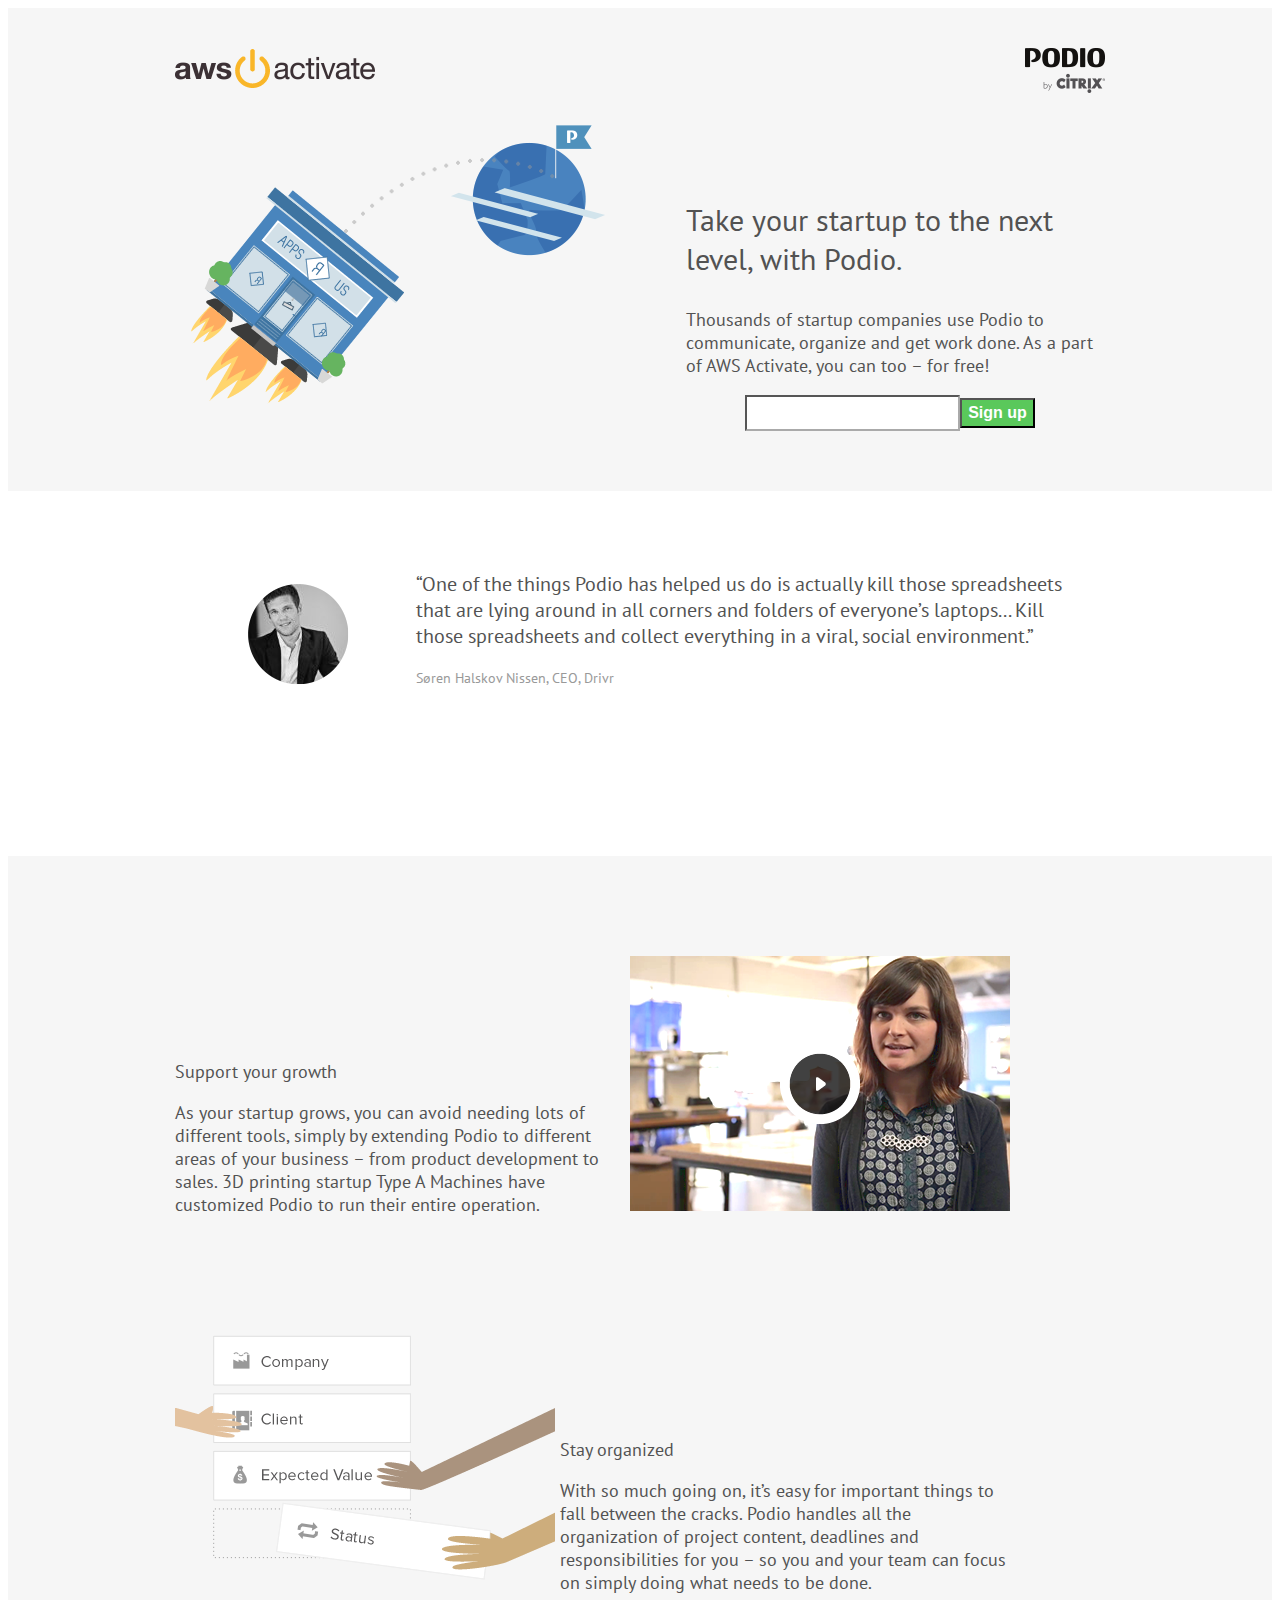
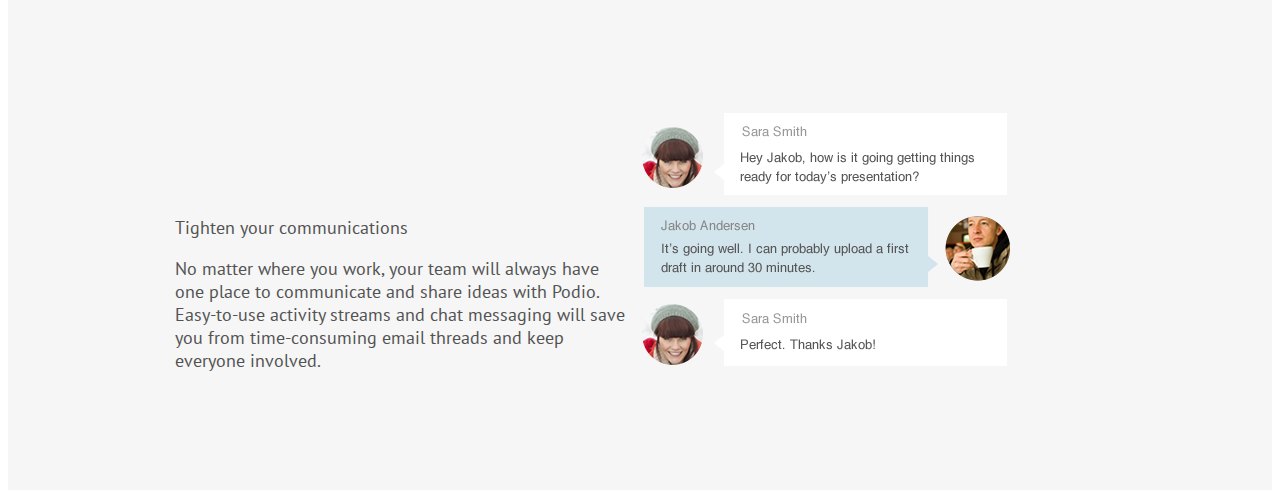
==== index.html @ 0d7dc614 "first attempt podia landing page" ====
<!DOCTYPE html>
<html>

<head lang="en">

<meta charset="UTF-8">
<meta http-equiv="X-UA-Compatible" content="IE=edge">
<meta name="viewport" content="width=device-width, initial-scale=1">
<title>Welcome to Podio</title>
<title></title>

<link href="css/index.css" rel="stylesheet"/>
<link href="css/special-fonts.css" rel="stylesheet"/>


</head>


<body>

    <div class="grey-block">
        <div class="container">
            <div id="menu-bar">
                <img id="aws-logo" src="assets/aws_logo.png" />
                <img id="podio-logo" src="assets/podio-logo.png" />
            </div>

            <div class="introduction">
                <img id="rocket-image" src="assets/image_1.png"/>

                <div id="main-message">
                    <p id="main-message-title">Take your startup to the next level, with Podio.</p>
                    <p> Thousands of startup companies use Podio to communicate, organize and get work done.
                        As a part of AWS Activate, you can too – for free!</p>
                    <input id="input-box" type="text" name=""><input id="sign-in-button" type="submit" value="Sign up">
                </div>

            </div>
        </div>
    </div>

    <div class="white-block">
        <div class="container">
            <div id="testimony-block">
                <img id="testimony-image" src="assets/image_2.png"/>
                <p id="testimony-text-block">“One of the things Podio has helped us do is actually kill
                    those spreadsheets that are lying around in all corners and folders of everyone’s laptops...
                    Kill those spreadsheets and collect everything in a viral, social environment.”</p>
                    <p id="testimony-guy"> Søren Halskov Nissen, CEO, Drivr </p>
            </div>

        </div>
    </div>

    <div class="grey-block-2">
        <div class="container">

            <div class="block-presentation">
                <div class="presentation-text-block">
                    <p>Support your growth</p>
                    <p id="text-support-growth">As your startup grows, you can avoid needing lots of
                        different tools, simply by extending Podio to different areas of your business
                        – from product development to sales. 3D printing startup Type A Machines have
                        customized Podio to run their entire operation.</p>
                </div>

                <img id="video-support-growth" src="assets/image_3.png"/>
            </div>


            <div class="block-presentation">
                <img id="img-stay-organized" src="assets/image_4.png"/>

                <div class="presentation-text-block">
                    <p>Stay organized</p>
                    <p id="text-stay-organized">With so much going on, it’s easy for important things to
                        fall between the cracks. Podio handles all the organization of project content,
                        deadlines and responsibilities for you – so you and your team can focus on simply
                        doing what needs to be done.</p>
                </div>

            </div>

            <div>
                <div class="presentation-text-block">
                    <p>Tighten your communications</p>
                    <p id="text-tight-comm">No matter where you work, your team will always have one place
                        to communicate and share ideas with Podio. Easy-to-use activity streams and chat
                        messaging will save you from time-consuming email threads and keep everyone involved.</p>
                </div>

                <img id="img-text-tight-comm" src="assets/image_5.png">
            </div>

        </div>

</body>





</html>
---- css/index.css ----
body {
  font-size: 18px;
  font-family: "PT Sans Regular";
  color: #525252; }

body p {
  text-align: left; }

.container {
  width: 930px;
  margin: 0px auto; }

.grey-block {
  background-color: #f6f6f6;
  padding-top: 40px;
  padding-bottom: 60px; }

#menu-bar {
  margin-bottom: 15px;
  height: 45px; }

#aws-logo {
  float: left; }

#podio-logo {
  float: right; }

.introduction {
  text-align: center; }

#rocket-image {
  display: inline-block;
  margin-right: 45px; }

#main-message {
  display: inline-block;
  width: 408px; }

#main-message-title {
  font-size: 30px; }

#input-box {
  font-size: 16px;
  color: #AAAAAA;
  height: 30px;
  border-color: #AAAAAA; }

#sign-in-button {
  font-size: 16px;
  font-weight: bolder;
  height: 30px;
  background-color: #5AC85B;
  color: #FFFFFF; }

.white-block {
  background-color: #FFFFFF;
  height: 245px;
  padding-top: 60px;
  padding-bottom: 60px; }

#testimony-block {
  padding: 0px 30px; }

#testimony-image {
  float: left;
  margin-left: 30px;
  margin-right: 55px; }

#testimony-text-block {
  font-size: 20px; }

#testimony-guy {
  font-size: 14px;
  color: #999999; }

.grey-block-2 {
  background-color: #f6f6f6;
  padding-top: 100px;
  padding-bottom: 100px; }

.block-presentation {
  margin-bottom: 100px; }

.grey-block-2 img {
  display: inline-block;
  width: 380px; }

.presentation-text-block {
  display: inline-block;
  width: 450px; }

/*# sourceMappingURL=index.css.map */
---- css/special-fonts.css ----
@font-face {
  font-family: "PT Sans Regular";
  src: url("../fonts/PT_Sans/PT_Sans-Web-Regular.ttf"); }

/*# sourceMappingURL=special-fonts.css.map */
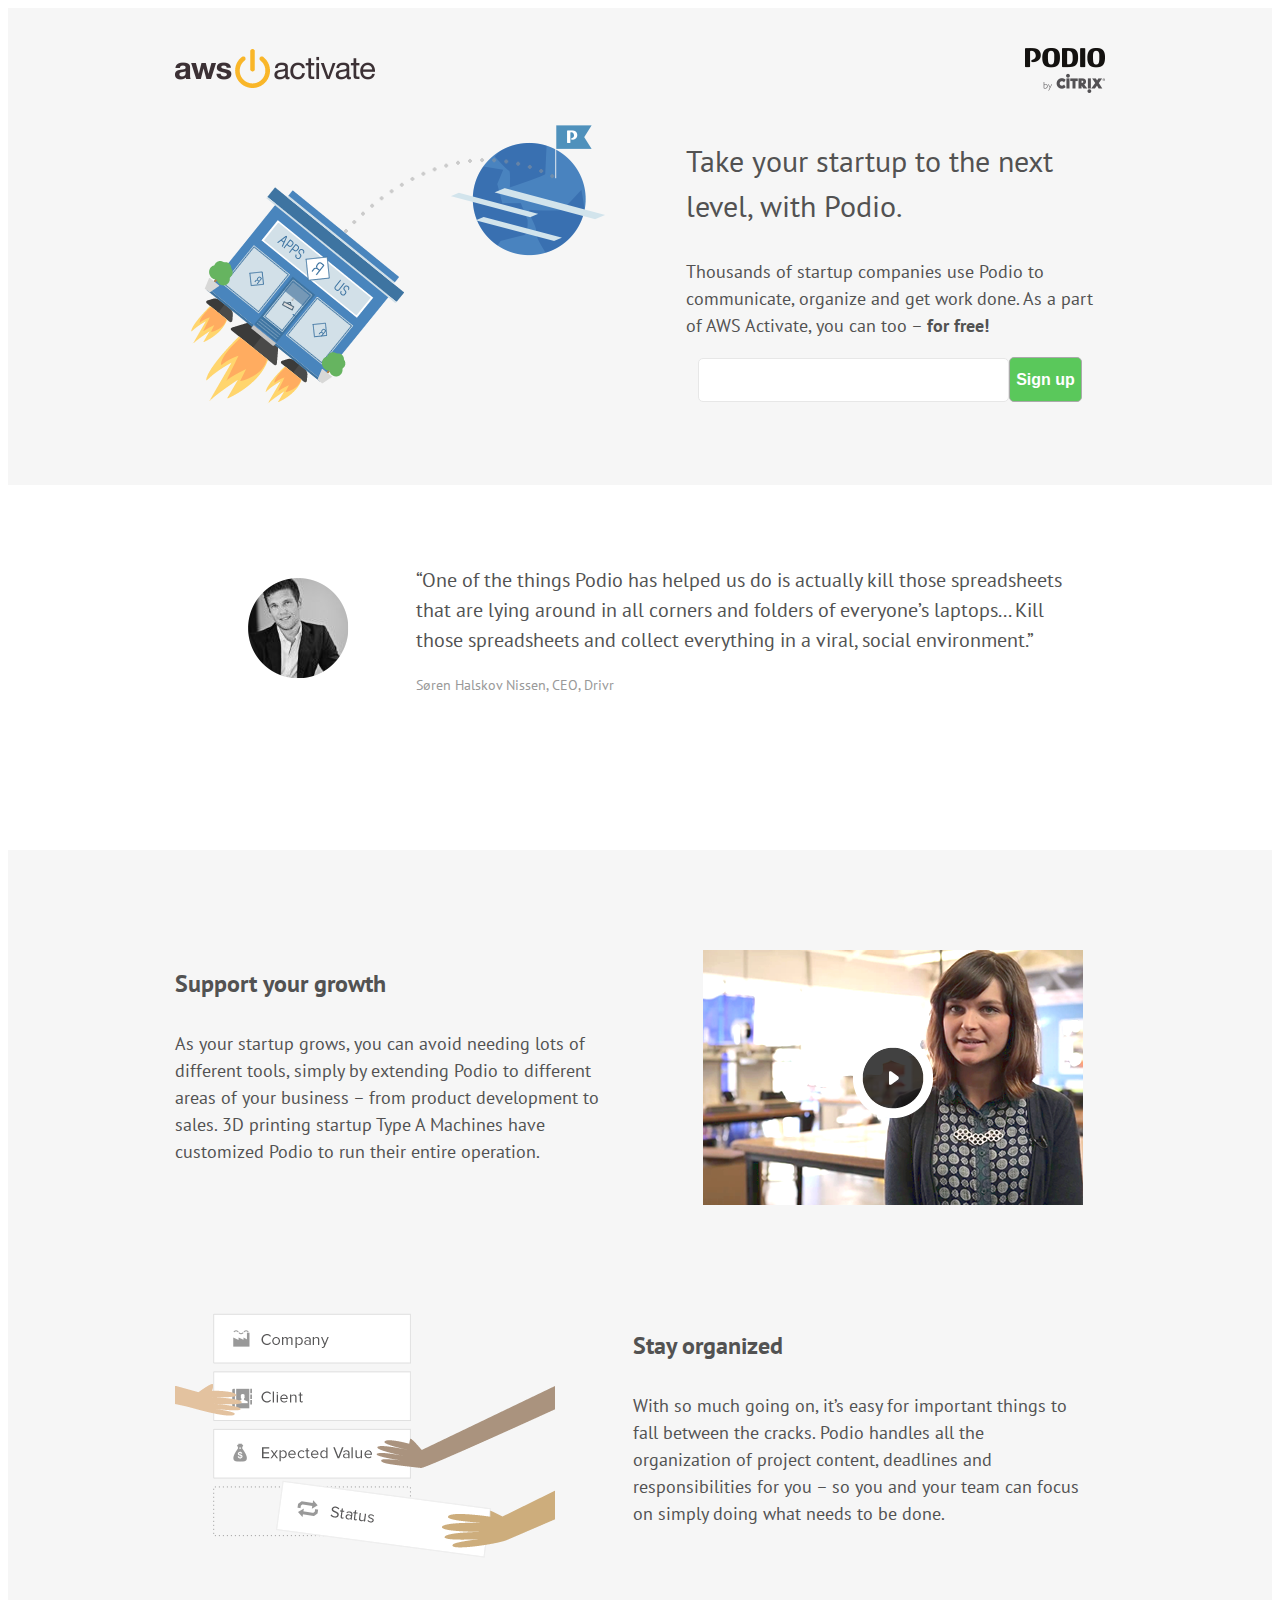
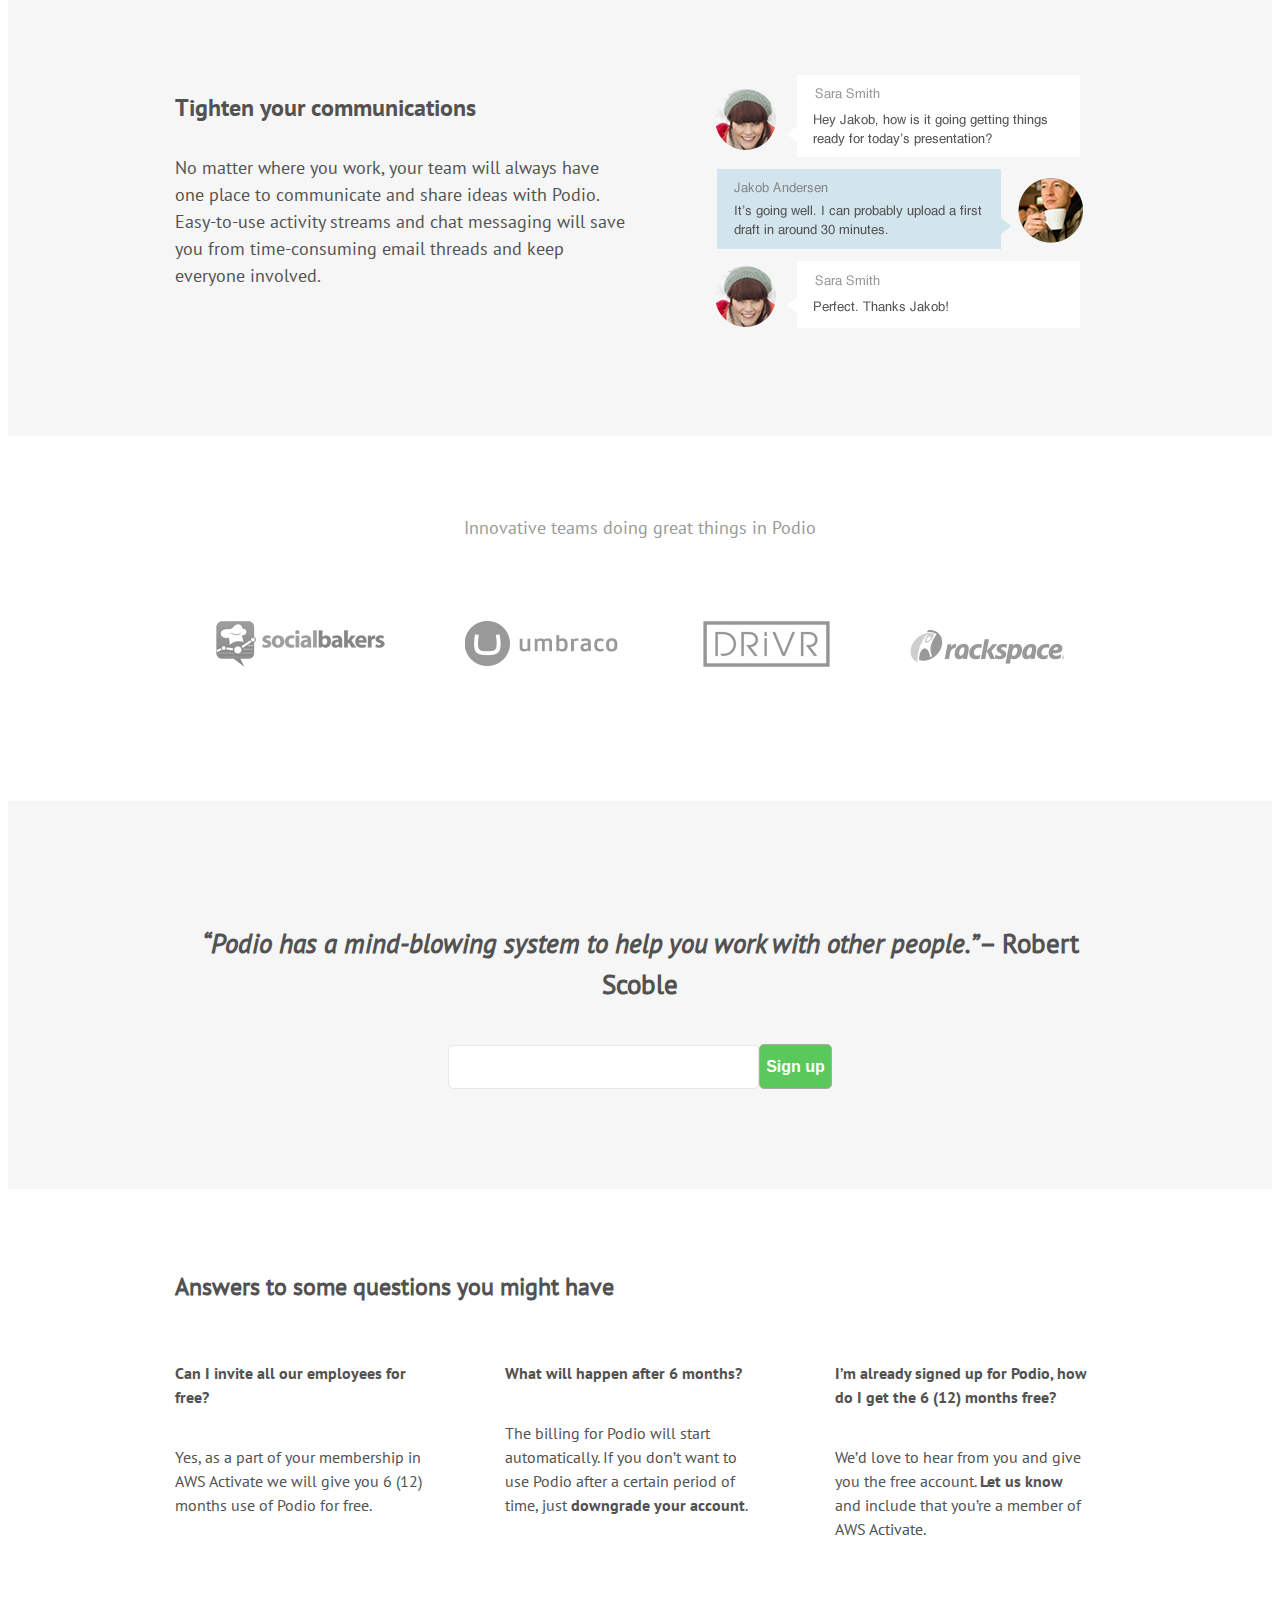
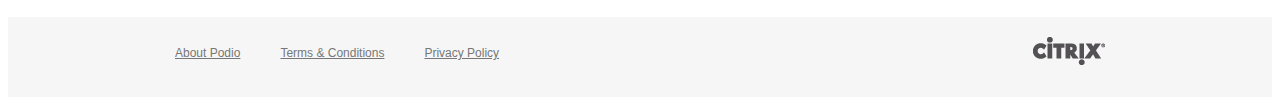
==== commit 04579673: "first completed version, refactored for reusability" ====
--- a/index.html
+++ b/index.html
@@ -18,32 +18,33 @@
 
 <body>
 
-    <div class="grey-block">
+    <div id="intro-signup-block">
         <div class="container">
+
             <div id="menu-bar">
                 <img id="aws-logo" src="assets/aws_logo.png" />
                 <img id="podio-logo" src="assets/podio-logo.png" />
             </div>
 
-            <div class="introduction">
+            <div class="image-message-block">
                 <img id="rocket-image" src="assets/image_1.png"/>
 
                 <div id="main-message">
                     <p id="main-message-title">Take your startup to the next level, with Podio.</p>
                     <p> Thousands of startup companies use Podio to communicate, organize and get work done.
-                        As a part of AWS Activate, you can too – for free!</p>
-                    <input id="input-box" type="text" name=""><input id="sign-in-button" type="submit" value="Sign up">
+                        As a part of AWS Activate, you can too – <span class="bold-text">for free!</span></p>
+                    <div class="stylish-sign-in"><input id="input-box" type="text" name=""><input id="sign-in-button" type="submit" value="Sign up"></div>
                 </div>
-
             </div>
         </div>
     </div>
 
-    <div class="white-block">
+
+    <div id="testimony-block" class="white-block-60">
         <div class="container">
-            <div id="testimony-block">
+            <div id="testimony-image-text">
                 <img id="testimony-image" src="assets/image_2.png"/>
-                <p id="testimony-text-block">“One of the things Podio has helped us do is actually kill
+                <p id="testimony-text">“One of the things Podio has helped us do is actually kill
                     those spreadsheets that are lying around in all corners and folders of everyone’s laptops...
                     Kill those spreadsheets and collect everything in a viral, social environment.”</p>
                     <p id="testimony-guy"> Søren Halskov Nissen, CEO, Drivr </p>
@@ -52,12 +53,13 @@
         </div>
     </div>
 
-    <div class="grey-block-2">
+
+    <div id="presentation-text-image-2-columns" class="grey-block-100">
         <div class="container">
 
-            <div class="block-presentation">
-                <div class="presentation-text-block">
-                    <p>Support your growth</p>
+            <div class="space-beneath">
+                <div class="presentation-text-block space-after">
+                    <h1>Support your growth</h1>
                     <p id="text-support-growth">As your startup grows, you can avoid needing lots of
                         different tools, simply by extending Podio to different areas of your business
                         – from product development to sales. 3D printing startup Type A Machines have
@@ -68,11 +70,11 @@
             </div>
 
 
-            <div class="block-presentation">
-                <img id="img-stay-organized" src="assets/image_4.png"/>
+            <div class="space-beneath">
+                <img id="img-stay-organized" class="space-after" src="assets/image_4.png"/>
 
                 <div class="presentation-text-block">
-                    <p>Stay organized</p>
+                    <h1>Stay organized</h1>
                     <p id="text-stay-organized">With so much going on, it’s easy for important things to
                         fall between the cracks. Podio handles all the organization of project content,
                         deadlines and responsibilities for you – so you and your team can focus on simply
@@ -82,8 +84,8 @@
             </div>
 
             <div>
-                <div class="presentation-text-block">
-                    <p>Tighten your communications</p>
+                <div class="presentation-text-block space-after">
+                    <h1>Tighten your communications</h1>
                     <p id="text-tight-comm">No matter where you work, your team will always have one place
                         to communicate and share ideas with Podio. Easy-to-use activity streams and chat
                         messaging will save you from time-consuming email threads and keep everyone involved.</p>
@@ -93,11 +95,77 @@
             </div>
 
         </div>
+    </div>
+
+
+    <div id="companies-logos-block" class="white-block-60">
+        <div class="container" id="podio-users">
+            <p>Innovative teams doing great things in Podio</p>
+            <div id="podio-users-logos">
+                <!--i don.t really need this id, i can use "podio-users img" instead-->
+                <img src="assets/socialbakers_logo.png"/><img src="assets/umbraco_logo.png"/>
+                <img src="assets/drivr_logo.png"/><img src="assets/rackspace_logo.png"/>
+            </div>
+        </div>
+    </div>
+
+
+    <div id="quote-signup-block" class="grey-block-100">
+        <div class="container">
+            <h2>“Podio has a mind-blowing system to help you work with other people.”<span id="quoter_name">– Robert Scoble</span></h2>
+            <input id="input-box" type="text" name=""><input id="sign-in-button" type="submit" value="Sign up">
+        </div>
+    </div>
+
+
+    <div id="three-columns-question-answers" class="white-block-60">
+        <div class="container">
+            <h2>Answers to some questions you might have</h2>
+
+            <div class="question-block space-after-70px" id="question-1">
+                <p>Can I invite all our employees for free?</p>
+                <p>Yes, as a part of your membership in AWS Activate we will
+                    give you 6 (12) months use of Podio for free.</p>
+            </div>
+
+            <div class="question-block space-after-70px" id="question-2">
+                <p>What will happen after 6 months?</p>
+                <p>The billing for Podio will start automatically. If you don’t
+                    want to use Podio after a certain period of time, just <a href="">downgrade
+                    your account</a>.</p>
+            </div>
+
+            <div class="question-block" id="question-3">
+                <p>I’m already signed up for Podio, how do I get the 6 (12) months free?</p>
+                <p>We’d love to hear from you and give you the free account.
+                    <a href="">Let us know</a> and include that you’re a member of AWS Activate.</p>
+            </div>
+        </div>
+    </div>
+
+    <div id="footer">
+        <div class="container">
+            <a href="">About Podio</a>
+            <a href="">Terms & Conditions</a>
+            <a href="">Privacy Policy</a>
+            <img src="assets/citrix-logo.png"/>
+        </div>
+
+    </div>
 
 </body>
 
 
+</html>
+
+<!--define in container the center align center? renounce at some unecessary divs? / could make a center-align class?-->
+<!--the space-after class?-->
 
 
+<!--block users podio - is too large, verufy padding/margin, same testimony, same fisrt-->
 
-</html>+<!--grey-block 2: do i need block presentation divs/classes?-->
+
+<!--!! delete the id.s not used-->
+
+<!--can use id only for description, but not used in css?-->--- a/css/index.css
+++ b/css/index.css
@@ -1,16 +1,18 @@
 body {
   font-size: 18px;
   font-family: "PT Sans Regular";
+  line-height: 1.5;
   color: #525252; }
 
 body p {
-  text-align: left; }
+  text-align: left;
+  font-weight: 100; }
 
 .container {
   width: 930px;
   margin: 0px auto; }
 
-.grey-block {
+#intro-signup-block {
   background-color: #f6f6f6;
   padding-top: 40px;
   padding-bottom: 60px; }
@@ -25,7 +27,7 @@
 #podio-logo {
   float: right; }
 
-.introduction {
+.image-message-block {
   text-align: center; }
 
 #rocket-image {
@@ -34,31 +36,40 @@
 
 #main-message {
   display: inline-block;
-  width: 408px; }
+  width: 408px;
+  vertical-align: top; }
 
 #main-message-title {
   font-size: 30px; }
 
+.bold-text {
+  font-family: "PT Sans Bold"; }
+
 #input-box {
   font-size: 16px;
   color: #AAAAAA;
-  height: 30px;
-  border-color: #AAAAAA; }
+  height: 40px;
+  width: 305px;
+  border: 1.5px solid #e7e7e7;
+  border-radius: 5px; }
 
 #sign-in-button {
   font-size: 16px;
   font-weight: bolder;
-  height: 30px;
+  height: 45px;
   background-color: #5AC85B;
-  color: #FFFFFF; }
+  color: #FFFFFF;
+  border: 1px solid #AAAAAA;
+  border-radius: 5px; }
 
-.white-block {
+.white-block-60 {
   background-color: #FFFFFF;
-  height: 245px;
-  padding-top: 60px;
-  padding-bottom: 60px; }
+  padding: 60px 0px; }
 
 #testimony-block {
+  height: 245px; }
+
+#testimony-image-text {
   padding: 0px 30px; }
 
 #testimony-image {
@@ -66,27 +77,100 @@
   margin-left: 30px;
   margin-right: 55px; }
 
-#testimony-text-block {
+#testimony-text {
   font-size: 20px; }
 
 #testimony-guy {
   font-size: 14px;
   color: #999999; }
 
-.grey-block-2 {
+.grey-block-100 {
   background-color: #f6f6f6;
-  padding-top: 100px;
-  padding-bottom: 100px; }
+  padding: 100px 0px; }
 
-.block-presentation {
+.space-beneath {
   margin-bottom: 100px; }
 
-.grey-block-2 img {
+.grey-block-100 img {
   display: inline-block;
   width: 380px; }
 
 .presentation-text-block {
   display: inline-block;
-  width: 450px; }
+  width: 450px;
+  vertical-align: top; }
+
+.presentation-text-block h1 {
+  font-family: "PT Sans Bold";
+  font-size: 24px;
+  padding-bottom: 10px; }
+
+.space-after {
+  padding-right: 73px; }
+
+#companies-logos-block {
+  height: 245px; }
+
+#podio-users {
+  text-align: center; }
+
+#podio-users p {
+  color: #999999;
+  margin-bottom: 40px;
+  text-align: center; }
+
+#podio-users-logos img {
+  display: inline-block;
+  padding: 40px; }
+
+#quote-signup-block {
+  text-align: center; }
+
+#quote-signup-block h2 {
+  margin-bottom: 40px;
+  font-family: "PT Sans Italic"; }
+
+#quoter_name {
+  font-family: "PT Sans Regular"; }
+
+#three-columns-question-answers {
+  font-size: 16px; }
+
+#three-columns-question-answers h2 {
+  margin-bottom: 40px; }
+
+.question-block {
+  display: inline-block;
+  width: 256px;
+  vertical-align: top; }
+
+.question-block p:first-of-type {
+  font-family: "PT Sans Bold";
+  padding-bottom: 20px; }
+
+.question-block a:link {
+  font-family: "PT Sans Bold";
+  color: #525252;
+  text-decoration: none; }
+
+.question-block a:visited {
+  color: #525252; }
+
+.space-after-70px {
+  margin-right: 70px; }
+
+#footer {
+  height: 60px;
+  background-color: #f6f6f6;
+  padding-top: 20px; }
+
+#footer a {
+  font-family: Arial;
+  font-size: 12px;
+  color: #777777;
+  margin-right: 35px; }
+
+#footer img {
+  float: right; }
 
 /*# sourceMappingURL=index.css.map */
--- a/css/special-fonts.css
+++ b/css/special-fonts.css
@@ -1,5 +1,11 @@
 @font-face {
   font-family: "PT Sans Regular";
   src: url("../fonts/PT_Sans/PT_Sans-Web-Regular.ttf"); }
+@font-face {
+  font-family: "PT Sans Bold";
+  src: url("../fonts/PT_Sans/PT_Sans-Web-Bold.ttf"); }
+@font-face {
+  font-family: "PT Sans Italic";
+  src: url("../fonts/PT_Sans/PT_Sans-Web-Italic.ttf"); }
 
 /*# sourceMappingURL=special-fonts.css.map */
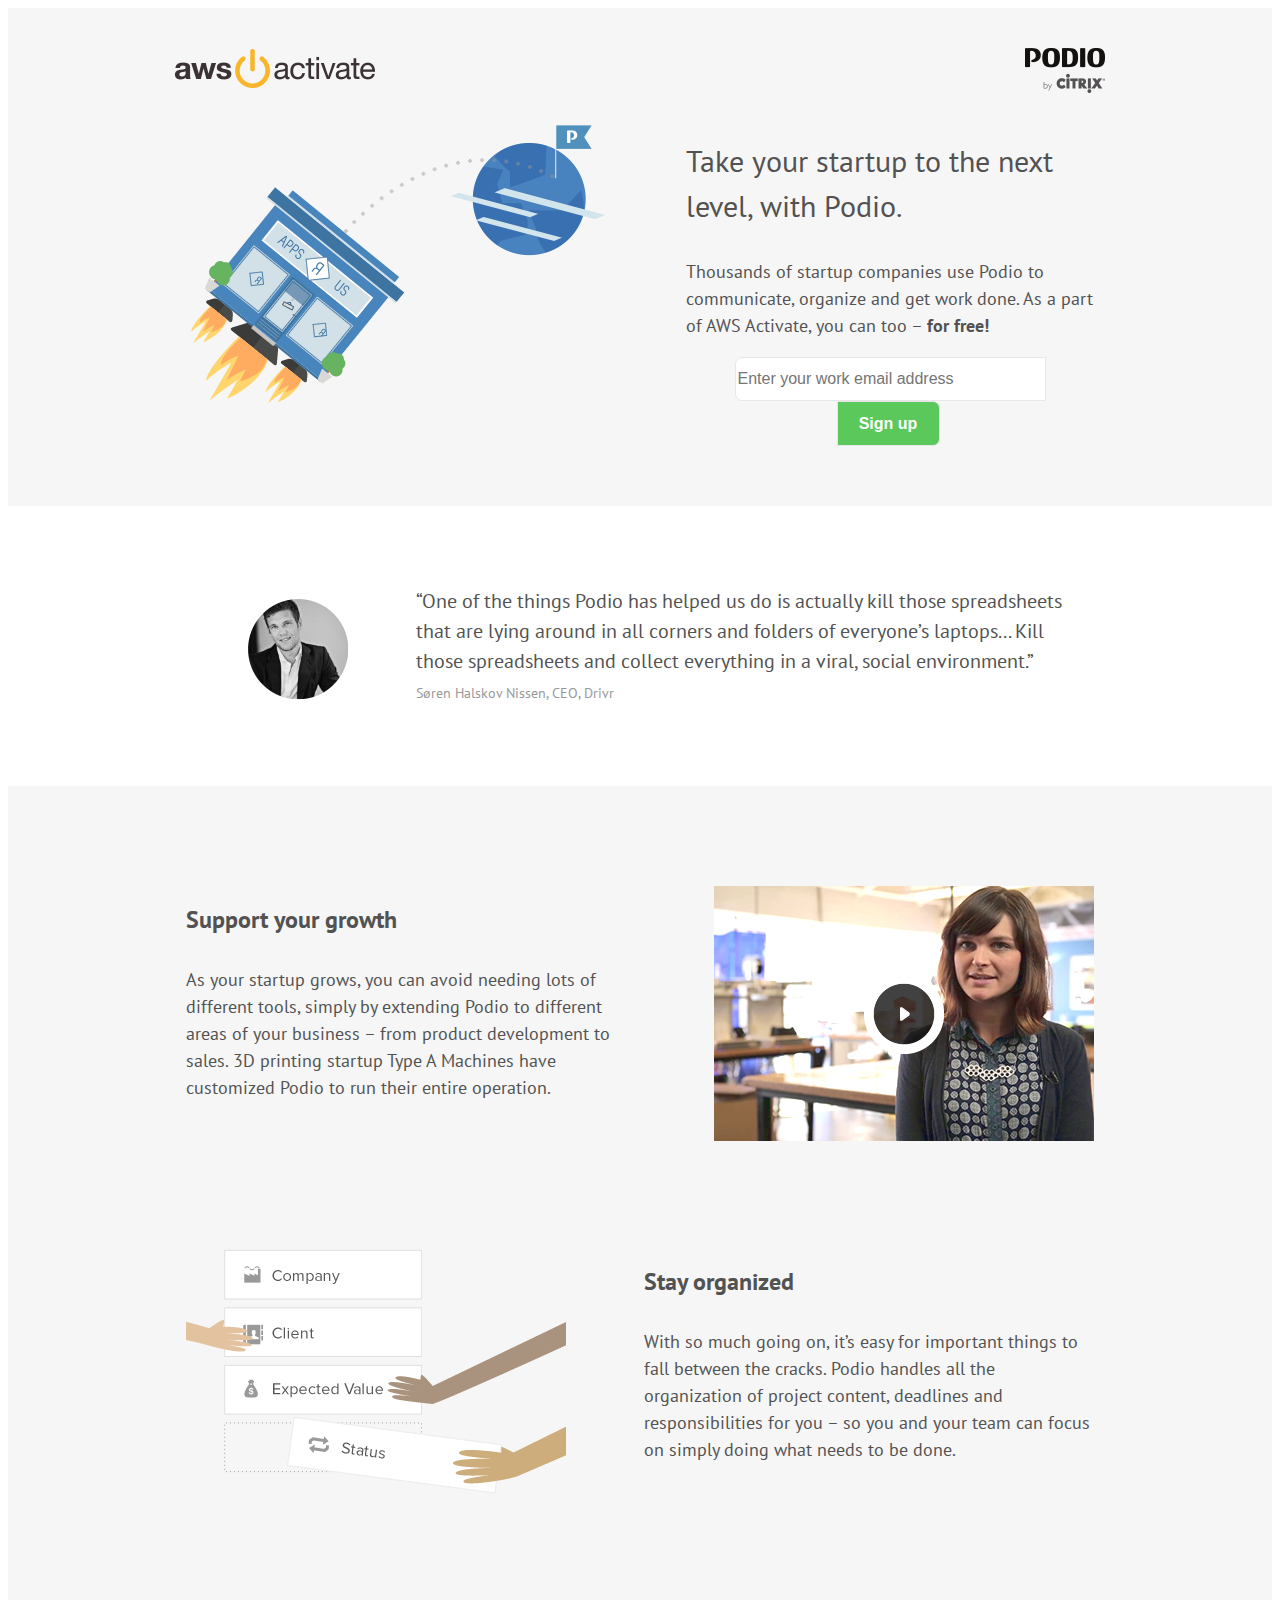
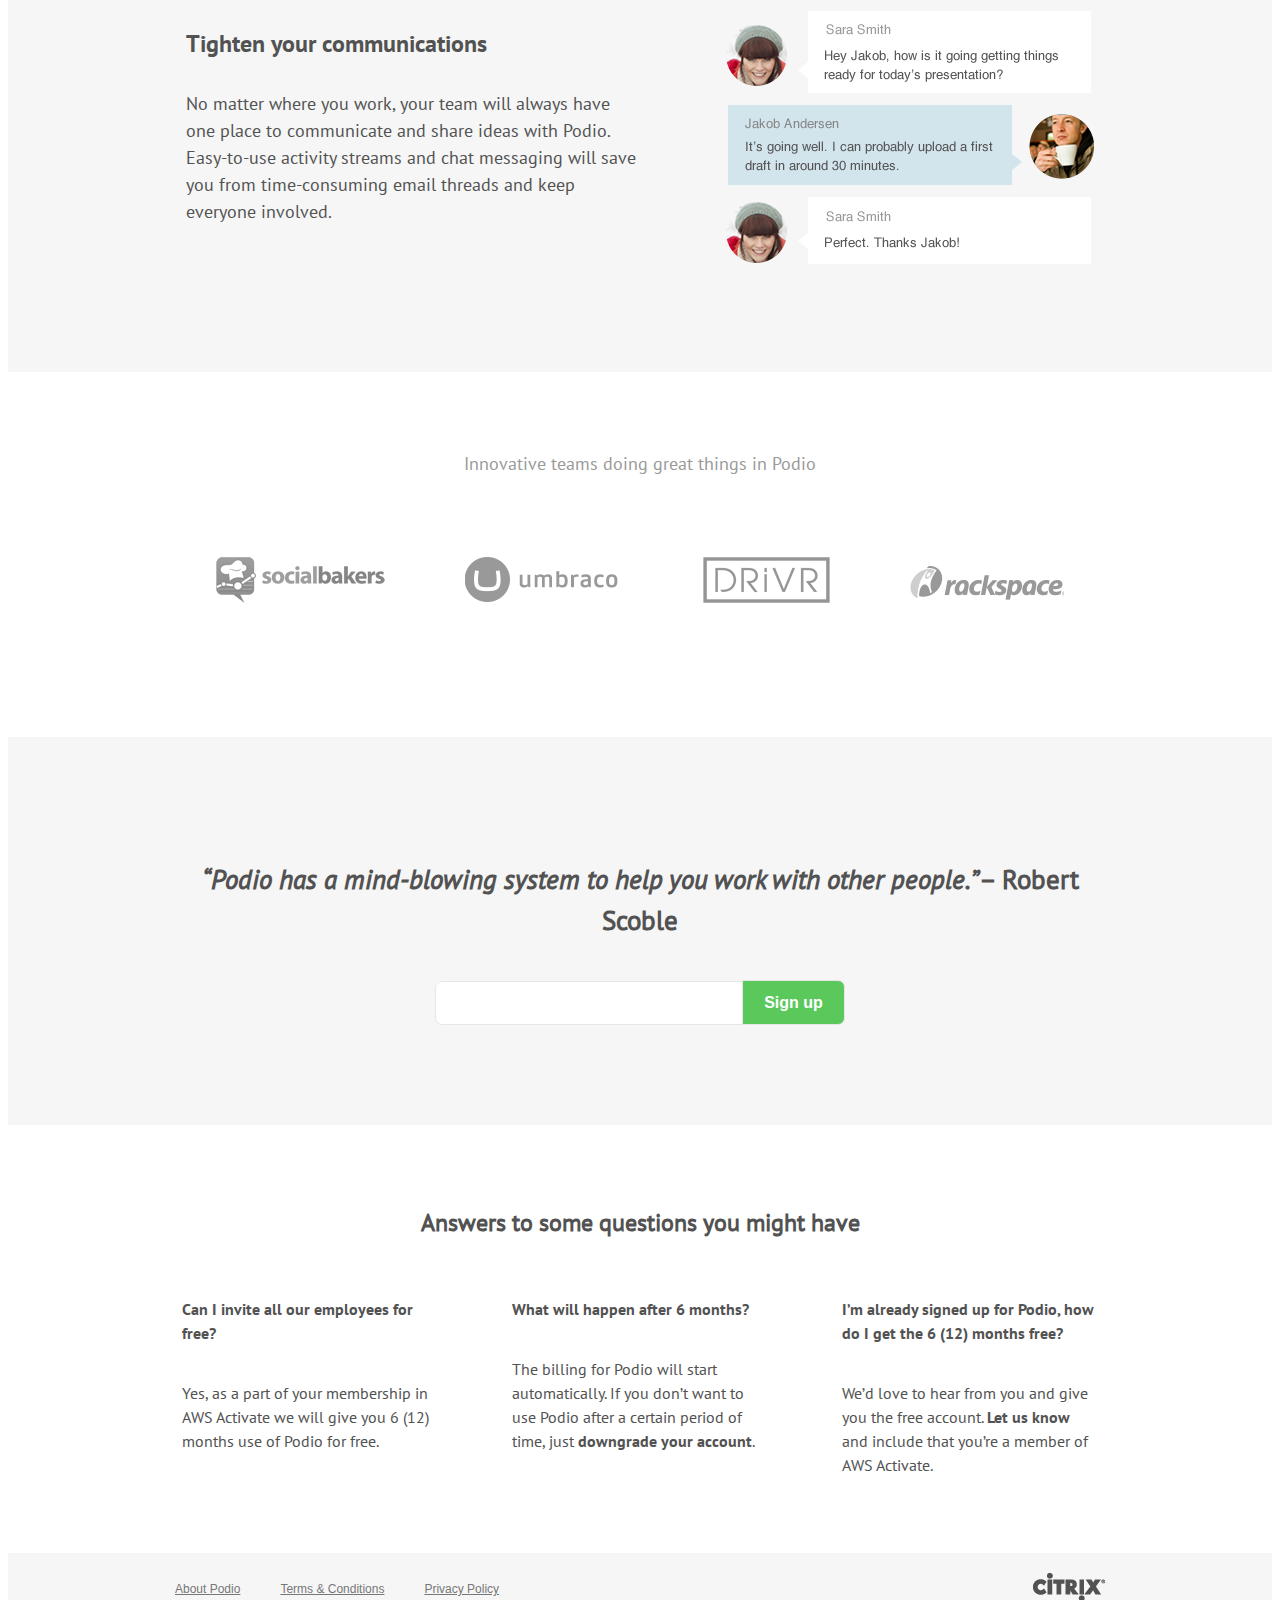
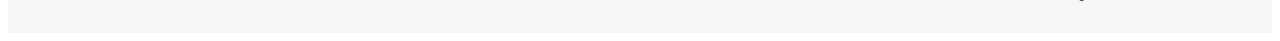
==== commit c36b4388: "more responsiveness + refactoring code + small changes" ====
--- a/index.html
+++ b/index.html
@@ -11,6 +11,7 @@
 
 <link href="css/index.css" rel="stylesheet"/>
 <link href="css/special-fonts.css" rel="stylesheet"/>
+<link href="css/media-queries.css" rel="stylesheet"/>
 
 
 </head>
@@ -18,6 +19,7 @@
 
 <body>
 
+<!--first block: intro-sign-up-->
     <div id="intro-signup-block">
         <div class="container">
 
@@ -26,56 +28,59 @@
                 <img id="podio-logo" src="assets/podio-logo.png" />
             </div>
 
-            <div class="image-message-block">
+            <div id="image-message-block" class="center-in-container">
                 <img id="rocket-image" src="assets/image_1.png"/>
 
                 <div id="main-message">
                     <p id="main-message-title">Take your startup to the next level, with Podio.</p>
-                    <p> Thousands of startup companies use Podio to communicate, organize and get work done.
+                    <p>Thousands of startup companies use Podio to communicate, organize and get work done.
                         As a part of AWS Activate, you can too – <span class="bold-text">for free!</span></p>
-                    <div class="stylish-sign-in"><input id="input-box" type="text" name=""><input id="sign-in-button" type="submit" value="Sign up"></div>
+                    <div class="stylish-sign-in"><input class="input-box" type="text" name="" placeholder="Enter your work email address"><input class="sign-in-button" type="submit" value="Sign up"></div>
+                        <!--<input data-value="emailfield" name="commit" type="submit" value="Kostenlos anmelden">-->
                 </div>
             </div>
         </div>
     </div>
 
 
+<!--second block: testimony-block-->
     <div id="testimony-block" class="white-block-60">
         <div class="container">
             <div id="testimony-image-text">
                 <img id="testimony-image" src="assets/image_2.png"/>
                 <p id="testimony-text">“One of the things Podio has helped us do is actually kill
                     those spreadsheets that are lying around in all corners and folders of everyone’s laptops...
-                    Kill those spreadsheets and collect everything in a viral, social environment.”</p>
-                    <p id="testimony-guy"> Søren Halskov Nissen, CEO, Drivr </p>
+                    Kill those spreadsheets and collect everything in a viral, social environment.”<br/>
+                    <span id="testimony-guy"> Søren Halskov Nissen, CEO, Drivr </span></p>
             </div>
 
         </div>
     </div>
 
 
+<!--third block: presentation-text-image-2-cols-->
     <div id="presentation-text-image-2-columns" class="grey-block-100">
         <div class="container">
 
-            <div class="space-beneath">
-                <div class="presentation-text-block space-after">
+            <div id="support-growth" class="space-beneath-100">
+                <div class="presentation-text-block space-after-73">
                     <h1>Support your growth</h1>
-                    <p id="text-support-growth">As your startup grows, you can avoid needing lots of
+                    <p>As your startup grows, you can avoid needing lots of
                         different tools, simply by extending Podio to different areas of your business
                         – from product development to sales. 3D printing startup Type A Machines have
                         customized Podio to run their entire operation.</p>
                 </div>
 
-                <img id="video-support-growth" src="assets/image_3.png"/>
+                <a href="https://www.youtube.com/watch?v=FBjsA­loPQo."><img id="video-support-growth" src="assets/image_3.png"/></a>
             </div>
 
 
-            <div class="space-beneath">
-                <img id="img-stay-organized" class="space-after" src="assets/image_4.png"/>
+            <div id="stay-organized" class="space-beneath-100 flex-reorder-container">
+                <img id="img-stay-organized" class="space-after-73" src="assets/image_4.png"/>
 
                 <div class="presentation-text-block">
                     <h1>Stay organized</h1>
-                    <p id="text-stay-organized">With so much going on, it’s easy for important things to
+                    <p>With so much going on, it’s easy for important things to
                         fall between the cracks. Podio handles all the organization of project content,
                         deadlines and responsibilities for you – so you and your team can focus on simply
                         doing what needs to be done.</p>
@@ -83,10 +88,11 @@
 
             </div>
 
-            <div>
-                <div class="presentation-text-block space-after">
+
+            <div id="tighten-communications">
+                <div class="presentation-text-block space-after-73">
                     <h1>Tighten your communications</h1>
-                    <p id="text-tight-comm">No matter where you work, your team will always have one place
+                    <p>No matter where you work, your team will always have one place
                         to communicate and share ideas with Podio. Easy-to-use activity streams and chat
                         messaging will save you from time-consuming email threads and keep everyone involved.</p>
                 </div>
@@ -98,10 +104,11 @@
     </div>
 
 
+<!--4th block: companies-logos-block-->
     <div id="companies-logos-block" class="white-block-60">
-        <div class="container" id="podio-users">
+        <div id="podio-users" class="container center-in-container">
             <p>Innovative teams doing great things in Podio</p>
-            <div id="podio-users-logos">
+            <div id="podio-users-logos" class="center-in-container">
                 <!--i don.t really need this id, i can use "podio-users img" instead-->
                 <img src="assets/socialbakers_logo.png"/><img src="assets/umbraco_logo.png"/>
                 <img src="assets/drivr_logo.png"/><img src="assets/rackspace_logo.png"/>
@@ -110,32 +117,34 @@
     </div>
 
 
+<!--5th block: quote-signup-block-->
     <div id="quote-signup-block" class="grey-block-100">
         <div class="container">
             <h2>“Podio has a mind-blowing system to help you work with other people.”<span id="quoter_name">– Robert Scoble</span></h2>
-            <input id="input-box" type="text" name=""><input id="sign-in-button" type="submit" value="Sign up">
+            <input class="input-box" type="text" name=""><input class="sign-in-button" type="submit" value="Sign up">
         </div>
     </div>
 
 
+<!--6th block: three-columns-question-answers-->
     <div id="three-columns-question-answers" class="white-block-60">
-        <div class="container">
+        <div class="center-in-container" class="container">
             <h2>Answers to some questions you might have</h2>
 
-            <div class="question-block space-after-70px" id="question-1">
+            <div class="question-block space-after-70px">
                 <p>Can I invite all our employees for free?</p>
                 <p>Yes, as a part of your membership in AWS Activate we will
                     give you 6 (12) months use of Podio for free.</p>
             </div>
 
-            <div class="question-block space-after-70px" id="question-2">
+            <div class="question-block space-after-70px">
                 <p>What will happen after 6 months?</p>
                 <p>The billing for Podio will start automatically. If you don’t
                     want to use Podio after a certain period of time, just <a href="">downgrade
                     your account</a>.</p>
             </div>
 
-            <div class="question-block" id="question-3">
+            <div class="question-block">
                 <p>I’m already signed up for Podio, how do I get the 6 (12) months free?</p>
                 <p>We’d love to hear from you and give you the free account.
                     <a href="">Let us know</a> and include that you’re a member of AWS Activate.</p>
@@ -143,6 +152,8 @@
         </div>
     </div>
 
+
+<!--footer-->
     <div id="footer">
         <div class="container">
             <a href="">About Podio</a>
--- a/css/index.css
+++ b/css/index.css
@@ -27,7 +27,7 @@
 #podio-logo {
   float: right; }
 
-.image-message-block {
+.center-in-container {
   text-align: center; }
 
 #rocket-image {
@@ -45,29 +45,30 @@
 .bold-text {
   font-family: "PT Sans Bold"; }
 
-#input-box {
+.input-box {
   font-size: 16px;
   color: #AAAAAA;
   height: 40px;
   width: 305px;
   border: 1.5px solid #e7e7e7;
-  border-radius: 5px; }
+  border-bottom-left-radius: 7px;
+  border-top-left-radius: 7px; }
 
-#sign-in-button {
+.sign-in-button {
   font-size: 16px;
   font-weight: bolder;
+  width: 103px;
   height: 45px;
+  margin-left: -4px;
   background-color: #5AC85B;
   color: #FFFFFF;
-  border: 1px solid #AAAAAA;
-  border-radius: 5px; }
+  border: 1.5px solid #e7e7e7;
+  border-bottom-right-radius: 7px;
+  border-top-right-radius: 7px; }
 
 .white-block-60 {
   background-color: #FFFFFF;
   padding: 60px 0px; }
-
-#testimony-block {
-  height: 245px; }
 
 #testimony-image-text {
   padding: 0px 30px; }
@@ -88,31 +89,32 @@
   background-color: #f6f6f6;
   padding: 100px 0px; }
 
-.space-beneath {
+.space-beneath-100 {
   margin-bottom: 100px; }
 
-.grey-block-100 img {
+#presentation-text-image-2-columns img {
   display: inline-block;
   width: 380px; }
+
+#presentation-text-image-2-columns {
+  text-align: center; }
 
 .presentation-text-block {
   display: inline-block;
   width: 450px;
-  vertical-align: top; }
+  vertical-align: top;
+  text-align: left; }
 
 .presentation-text-block h1 {
   font-family: "PT Sans Bold";
   font-size: 24px;
   padding-bottom: 10px; }
 
-.space-after {
+.space-after-73 {
   padding-right: 73px; }
 
 #companies-logos-block {
-  height: 245px; }
-
-#podio-users {
-  text-align: center; }
+  min-height: 245px; }
 
 #podio-users p {
   color: #999999;
--- a/css/media-queries.css
+++ b/css/media-queries.css
@@ -0,0 +1,62 @@
+@media screen and (max-width: 992px) {
+  body {
+    font-size: 20px; }
+
+  .container {
+    width: 722px;
+    margin: 0px auto; }
+
+  #rocket-image {
+    margin-right: 0px; }
+
+  #main-message-title {
+    font-size: 30px; }
+
+  .input-box {
+    font-size: 18px;
+    max-width: 305px; }
+
+  .sign-in-button {
+    font-size: 18px; }
+
+  #testimony-image-text {
+    padding: 0px 0px; }
+
+  #testimony-image {
+    float: left;
+    margin-left: 30px;
+    margin-right: 20px; }
+
+  #testimony-guy {
+    font-size: 16px; }
+
+  .grey-block-100 {
+    background-color: #f6f6f6;
+    padding: 100px 0px; }
+
+  .space-beneath-100 {
+    margin-bottom: 100px; }
+
+  .presentation-text-block h1 {
+    font-size: 24px; }
+
+  .space-after-73 {
+    padding-right: 0px; }
+
+  .space-beneath-100 {
+    margin-bottom: 50px; }
+
+  .flex-reorder-container {
+    display: flex;
+    flex-flow: row wrap;
+    flex-wrap: wrap;
+    justify-content: center; }
+
+  .flex-reorder-container img {
+    order: 2; } }
+@media screen and (max-width: 768px) {
+  #three-columns-question-answers .container {
+    width: 300px;
+    margin: 0px auto; } }
+
+/*# sourceMappingURL=media-queries.css.map */
